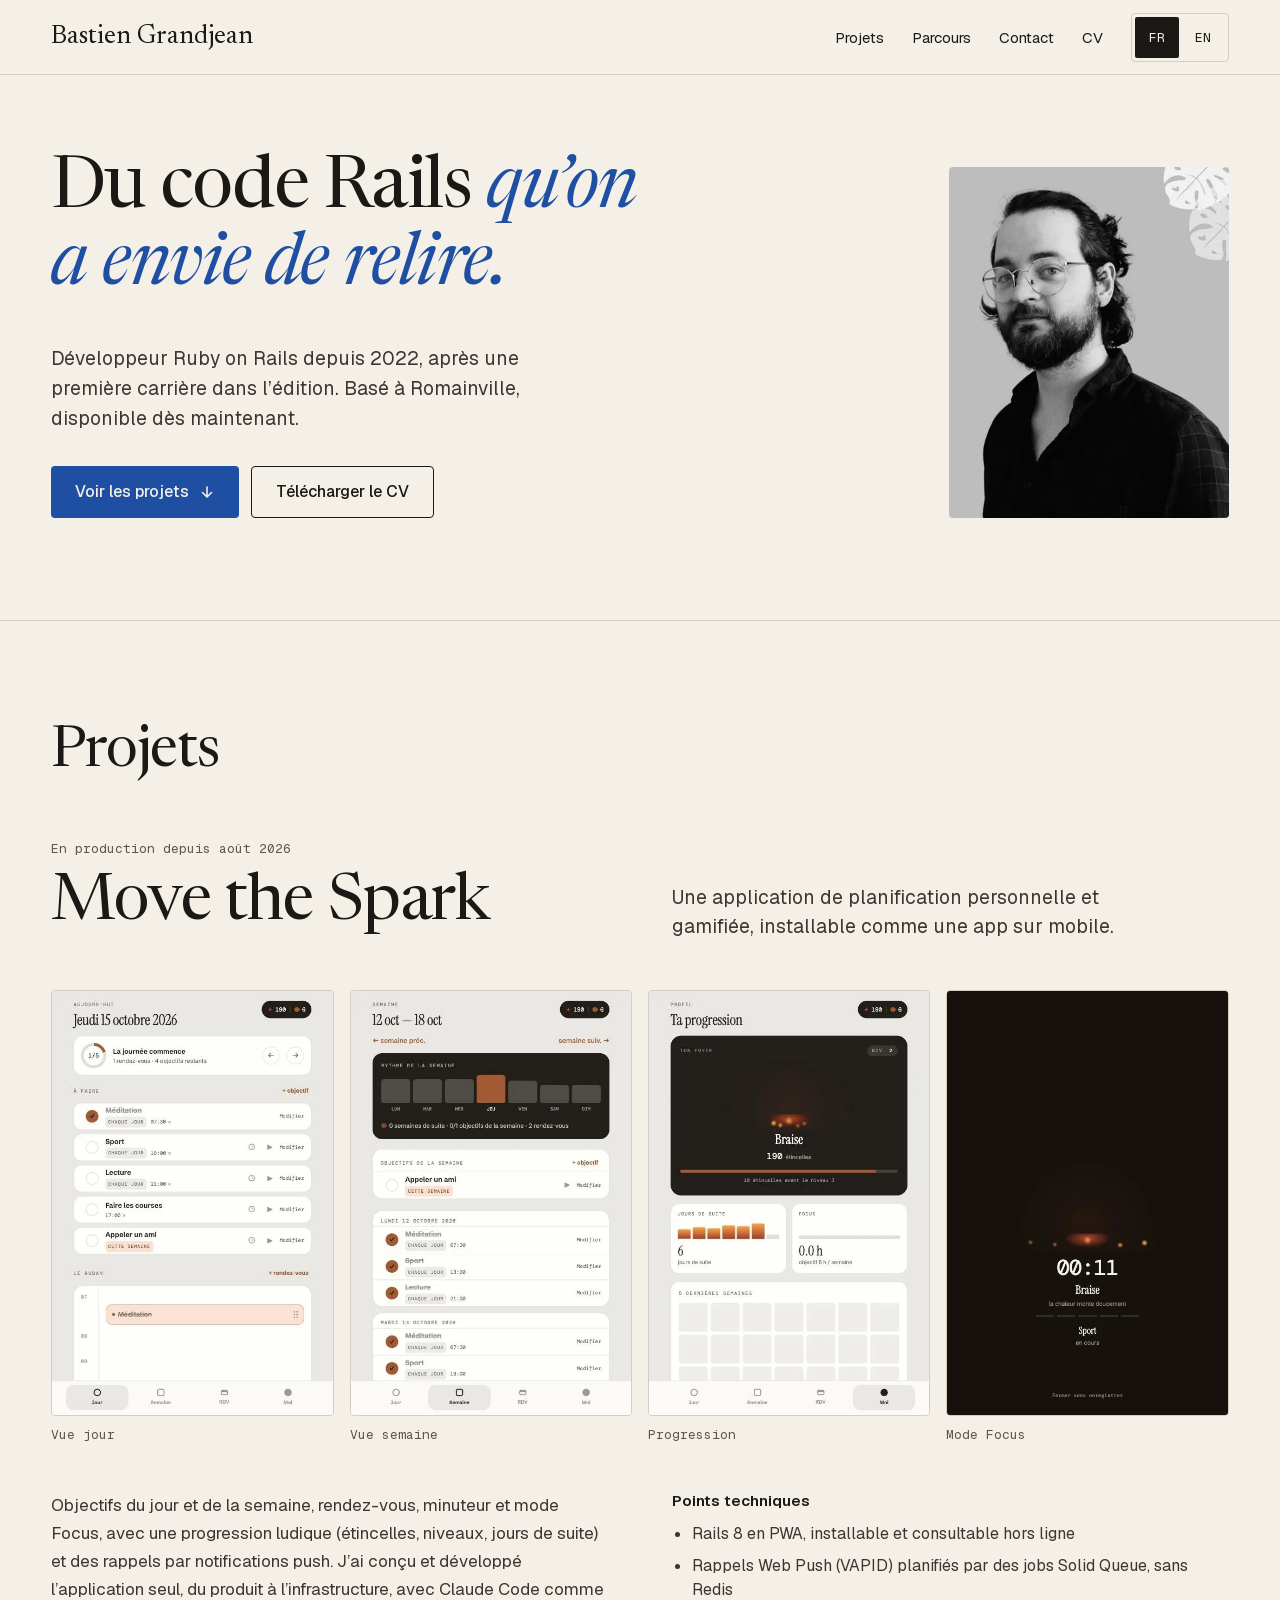
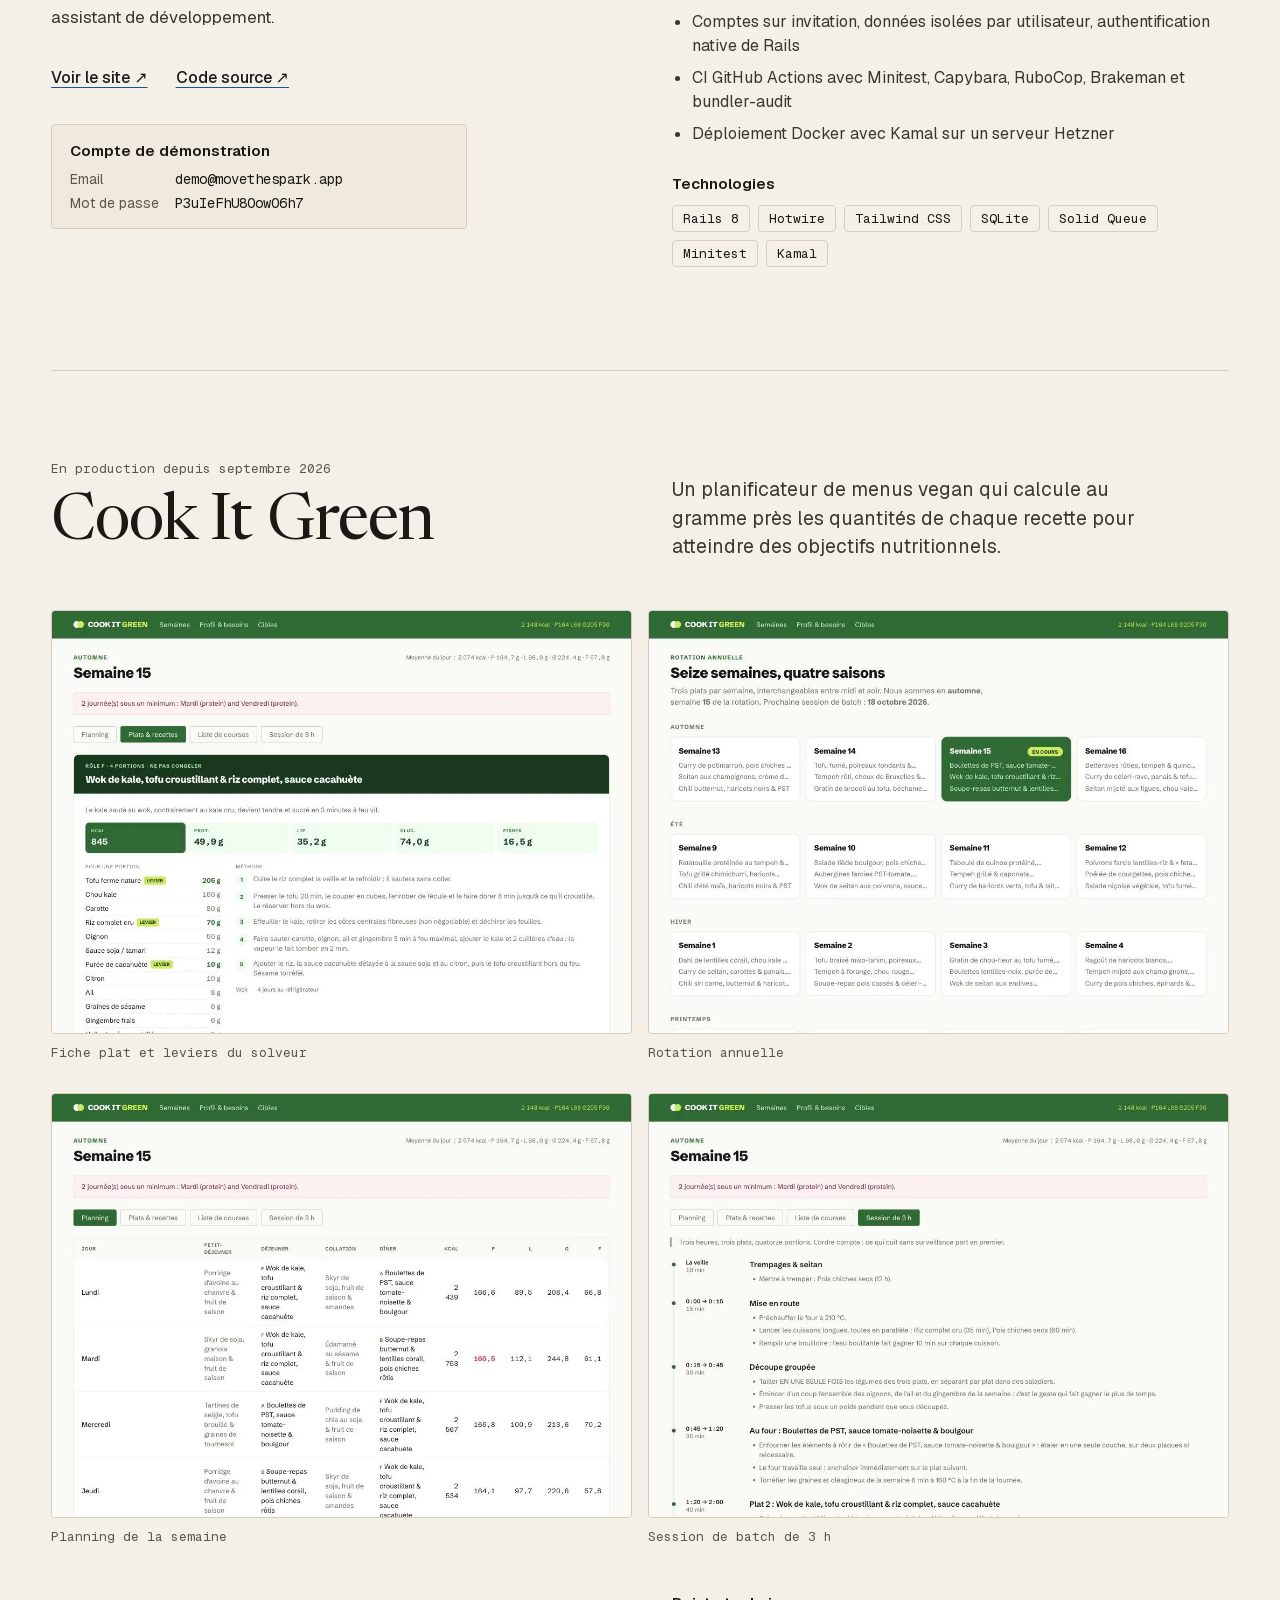
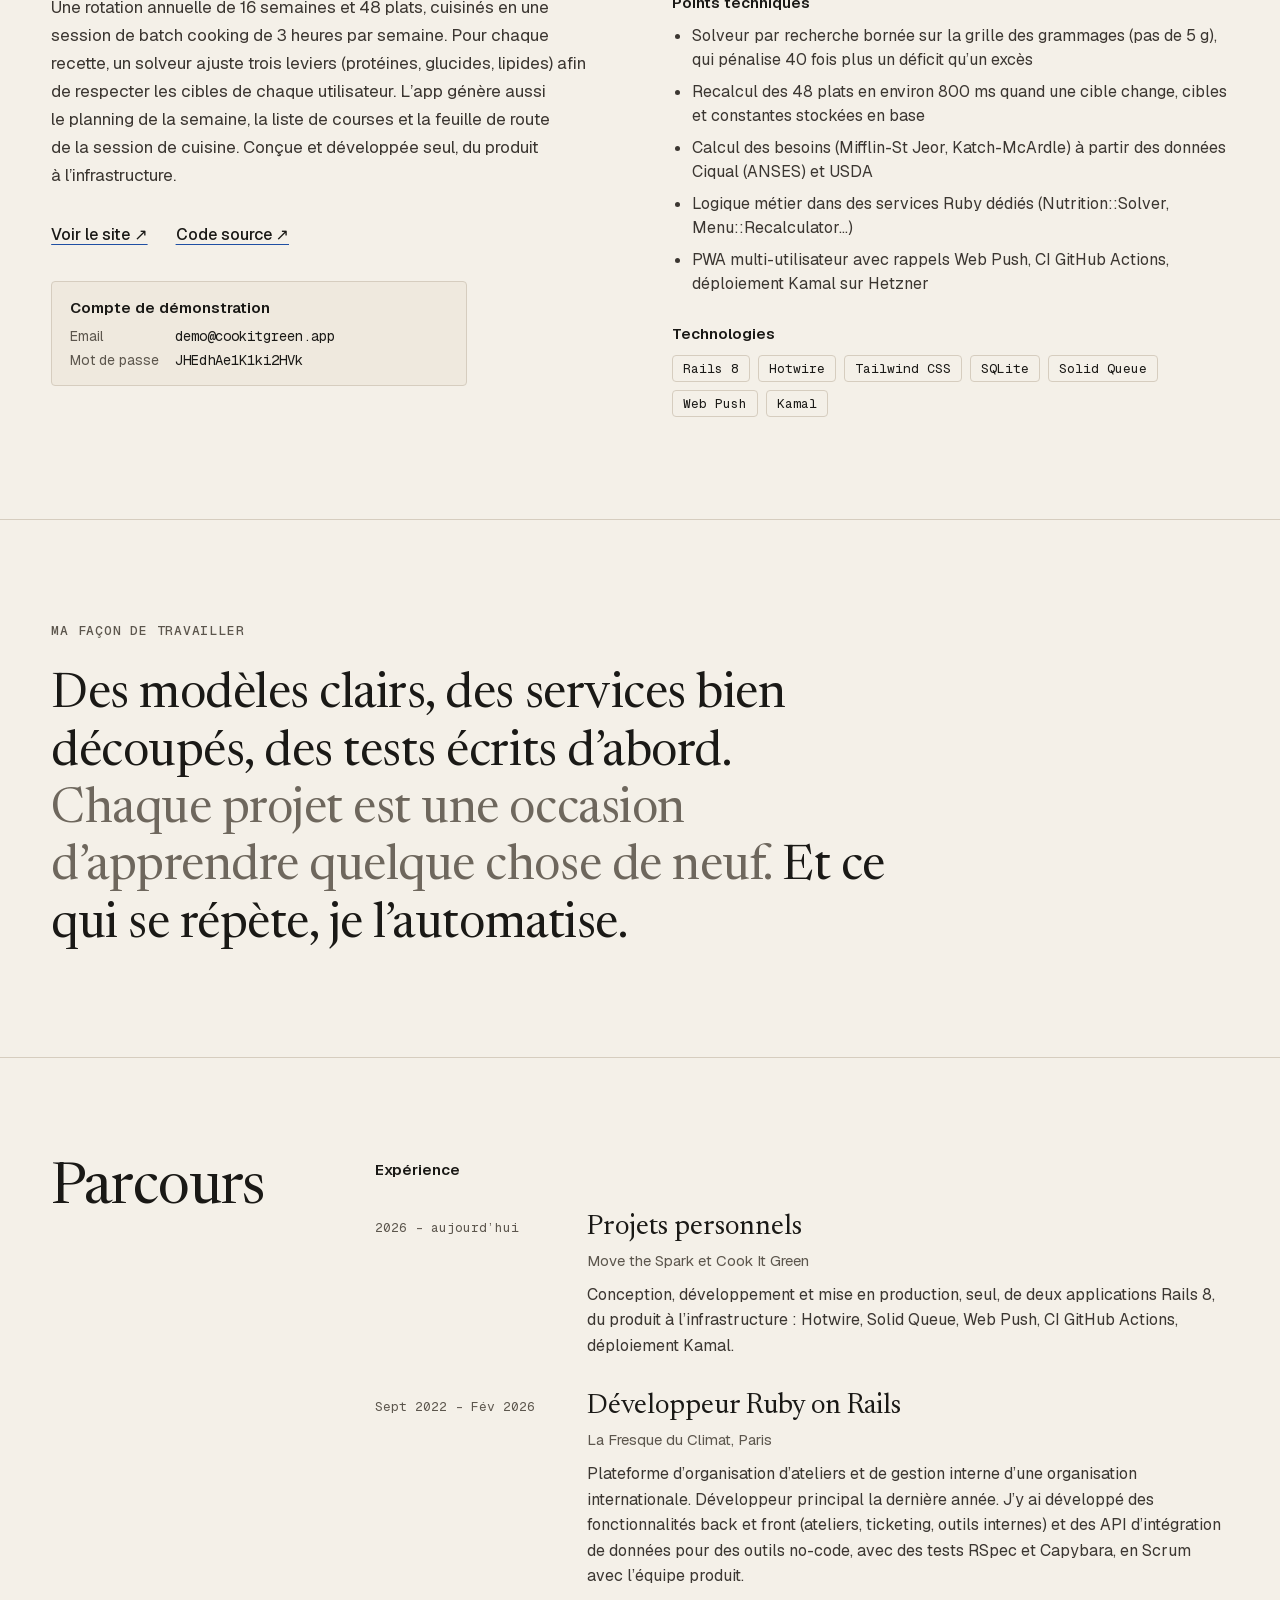
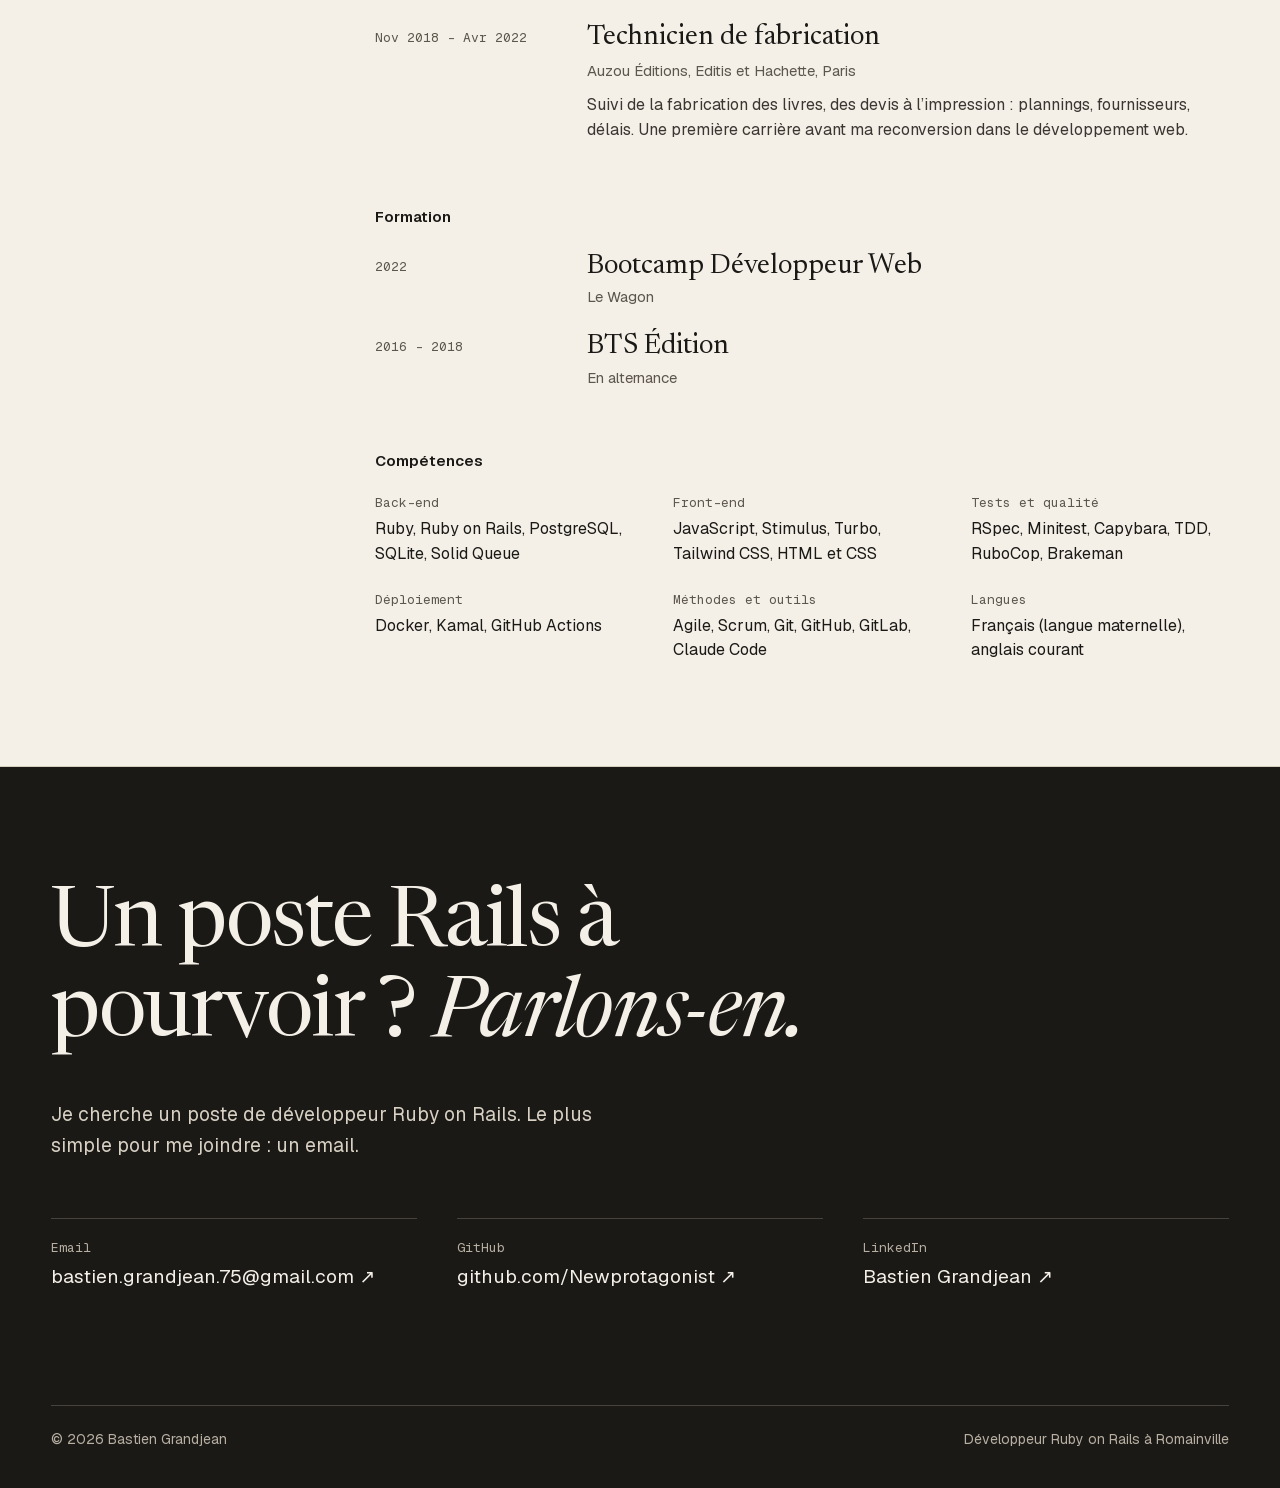
==== site/index.html @ 0e323065 "Build the static portfolio site from the Design handoff Single-page bilingual portfolio (FR at /, EN" ====
<!DOCTYPE html>
<html lang="fr">
<head>
<meta charset="utf-8">
<meta name="viewport" content="width=device-width, initial-scale=1">
<title>Bastien Grandjean — Développeur Ruby on Rails</title>
<meta name="description" content="Bastien Grandjean, développeur Ruby on Rails basé à Romainville. Deux applications Rails 8 conçues, développées et déployées seul&nbsp;: Move the Spark et Cook It Green.">
<link rel="canonical" href="https://bastiengrandjean.dev/">
<link rel="alternate" hreflang="fr" href="https://bastiengrandjean.dev/">
<link rel="alternate" hreflang="en" href="https://bastiengrandjean.dev/en/">
<link rel="alternate" hreflang="x-default" href="https://bastiengrandjean.dev/">

<link rel="icon" href="assets/img/favicon.svg" type="image/svg+xml">
<link rel="icon" href="assets/img/favicon.ico" sizes="any">
<link rel="apple-touch-icon" href="assets/img/apple-touch-icon.png">

<meta property="og:type" content="website">
<meta property="og:site_name" content="Bastien Grandjean">
<meta property="og:title" content="Bastien Grandjean — Développeur Ruby on Rails">
<meta property="og:description" content="Deux applications Rails 8 conçues, développées et déployées seul&nbsp;: Move the Spark et Cook It Green.">
<meta property="og:url" content="https://bastiengrandjean.dev/">
<meta property="og:image" content="https://bastiengrandjean.dev/assets/img/og-image.png">
<meta property="og:image:width" content="1200">
<meta property="og:image:height" content="630">
<meta property="og:locale" content="fr_FR">
<meta property="og:locale:alternate" content="en_US">
<meta name="twitter:card" content="summary_large_image">
<meta name="twitter:title" content="Bastien Grandjean — Développeur Ruby on Rails">
<meta name="twitter:description" content="Deux applications Rails 8 conçues, développées et déployées seul&nbsp;: Move the Spark et Cook It Green.">
<meta name="twitter:image" content="https://bastiengrandjean.dev/assets/img/og-image.png">

<link rel="preload" href="assets/fonts/newsreader-400-500.woff2" as="font" type="font/woff2" crossorigin>
<link rel="stylesheet" href="assets/css/style.css">
</head>
<body>
<a class="skip" href="#contenu">Aller au contenu</a>

<header class="site-header">
<div class="container site-header__inner">
<a href="#top" id="top" translate="no" class="site-header__name">Bastien Grandjean</a>
<nav aria-label="Navigation principale" class="site-nav">
<a href="#projets">Projets</a>
<a href="#parcours">Parcours</a>
<a href="#contact">Contact</a>
<a href="cv.pdf">CV</a>
<div role="group" aria-label="Langue / Language" class="lang-switch">
<a href="/" lang="fr" aria-current="true">FR</a>
<a href="/en/" lang="en" aria-current="false">EN</a>
</div>
</nav>
</div>
</header>

<main id="contenu">

<section class="hero">
<div class="container hero__inner">
<div class="hero__text">
<h1>Du code Rails <em>qu’on a envie de relire.</em></h1>
<p class="hero__lede">Développeur Ruby on Rails depuis 2022, après une première carrière dans l’édition. Basé à Romainville, disponible dès maintenant.</p>
<div class="hero__actions">
<a class="btn btn-primary" href="#projets">Voir les projets<svg aria-hidden="true" width="16" height="16" viewBox="0 0 16 16" fill="none" stroke="currentColor" stroke-width="1.6" stroke-linecap="round" stroke-linejoin="round"><path d="M8 3v10M3.5 8.5 8 13l4.5-4.5"></path></svg></a>
<a class="btn btn-secondary" href="cv.pdf">Télécharger le CV</a>
</div>
</div>
<div class="hero__photo">
<picture>
<source srcset="assets/img/bastien-portrait.webp" type="image/webp">
<img src="assets/img/bastien-portrait.jpg" alt="Portrait de Bastien Grandjean" width="432" height="540">
</picture>
</div>
</div>
</section>

<section id="projets">
<div class="container">
<h2 class="section-h">Projets</h2>

<article class="project">
<div class="project__header">
<div class="project__title-group">
<span class="project__year">En production depuis août 2026</span>
<h3 translate="no" class="project__title">Move the Spark</h3>
</div>
<p class="project__tagline">Une application de planification personnelle et gamifiée, installable comme une app sur mobile.</p>
</div>

<ul role="list" aria-label="Captures d’écran de Move the Spark" class="gallery">
<li>
<figure>
<picture>
<source srcset="assets/img/move-the-spark-day.webp" type="image/webp">
<img src="assets/img/move-the-spark-day.jpg" alt="Vue jour de Move the Spark&nbsp;: objectifs du jour et planning horaire" width="518" height="784" loading="lazy">
</picture>
<figcaption>Vue jour</figcaption>
</figure>
</li>
<li>
<figure>
<picture>
<source srcset="assets/img/move-the-spark-week.webp" type="image/webp">
<img src="assets/img/move-the-spark-week.jpg" alt="Vue semaine de Move the Spark&nbsp;: rythme de la semaine et objectifs par jour" width="518" height="784" loading="lazy">
</picture>
<figcaption>Vue semaine</figcaption>
</figure>
</li>
<li>
<figure>
<picture>
<source srcset="assets/img/move-the-spark-profile.webp" type="image/webp">
<img src="assets/img/move-the-spark-profile.jpg" alt="Page de progression de Move the Spark&nbsp;: niveau, étincelles et jours de suite" width="518" height="784" loading="lazy">
</picture>
<figcaption>Progression</figcaption>
</figure>
</li>
<li>
<figure>
<picture>
<source srcset="assets/img/move-the-spark-focus.webp" type="image/webp">
<img class="on-dark" src="assets/img/move-the-spark-focus.jpg" alt="Mode Focus de Move the Spark&nbsp;: minuteur sur fond sombre" width="518" height="784" loading="lazy">
</picture>
<figcaption>Mode Focus</figcaption>
</figure>
</li>
</ul>

<div class="project__body">
<div class="project__desc-col">
<p class="project__desc">Objectifs du jour et de la semaine, rendez-vous, minuteur et mode Focus, avec une progression ludique (étincelles, niveaux, jours de suite) et des rappels par notifications push. J’ai conçu et développé l’application seul, du produit à l’infrastructure, avec Claude Code comme assistant de développement.</p>
<div class="project__links">
<a href="https://movethespark.com">Voir le site ↗</a>
<a href="https://github.com/Newprotagonist/move-the-spark">Code source ↗</a>
</div>
<div class="demo-box">
<span class="demo-box__title">Compte de démonstration</span>
<dl>
<dt>Email</dt>
<dd translate="no">demo@movethespark.app</dd>
<dt>Mot de passe</dt>
<dd translate="no">P3uIeFhU8OowO6h7</dd>
</dl>
</div>
</div>
<div class="project__meta-col">
<div class="project__meta-block">
<h4>Points techniques</h4>
<ul class="highlights">
<li>Rails 8 en PWA, installable et consultable hors ligne</li>
<li>Rappels Web Push (VAPID) planifiés par des jobs Solid Queue, sans Redis</li>
<li>Comptes sur invitation, données isolées par utilisateur, authentification native de Rails</li>
<li>CI GitHub Actions avec Minitest, Capybara, RuboCop, Brakeman et bundler-audit</li>
<li>Déploiement Docker avec Kamal sur un serveur Hetzner</li>
</ul>
</div>
<div class="project__meta-block">
<h4>Technologies</h4>
<ul role="list" class="stack">
<li>Rails 8</li>
<li>Hotwire</li>
<li>Tailwind CSS</li>
<li>SQLite</li>
<li>Solid Queue</li>
<li>Minitest</li>
<li>Kamal</li>
</ul>
</div>
</div>
</div>
</article>

<article class="project">
<div class="project__header">
<div class="project__title-group">
<span class="project__year">En production depuis septembre 2026</span>
<h3 translate="no" class="project__title">Cook It Green</h3>
</div>
<p class="project__tagline">Un planificateur de menus vegan qui calcule au gramme près les quantités de chaque recette pour atteindre des objectifs nutritionnels.</p>
</div>

<ul role="list" aria-label="Captures d’écran de Cook It Green" class="gallery gallery--grid">
<li>
<figure>
<picture>
<source srcset="assets/img/cook-it-green-plat-solveur.webp" type="image/webp">
<img src="assets/img/cook-it-green-plat-solveur.jpg" alt="Fiche plat de Cook It Green&nbsp;: apports nutritionnels, grammages ajustés par le solveur et méthode" width="1075" height="784" loading="lazy">
</picture>
<figcaption>Fiche plat et leviers du solveur</figcaption>
</figure>
</li>
<li>
<figure>
<picture>
<source srcset="assets/img/cook-it-green-rotation-annuelle.webp" type="image/webp">
<img src="assets/img/cook-it-green-rotation-annuelle.jpg" alt="Rotation annuelle de Cook It Green&nbsp;: seize semaines réparties en quatre saisons" width="1075" height="784" loading="lazy">
</picture>
<figcaption>Rotation annuelle</figcaption>
</figure>
</li>
<li>
<figure>
<picture>
<source srcset="assets/img/cook-it-green-planning-semaine.webp" type="image/webp">
<img src="assets/img/cook-it-green-planning-semaine.jpg" alt="Planning de la semaine de Cook It Green&nbsp;: repas et macros jour par jour" width="1075" height="784" loading="lazy">
</picture>
<figcaption>Planning de la semaine</figcaption>
</figure>
</li>
<li>
<figure>
<picture>
<source srcset="assets/img/cook-it-green-session-batch.webp" type="image/webp">
<img src="assets/img/cook-it-green-session-batch.jpg" alt="Session de batch de Cook It Green&nbsp;: étapes minutées de la session de cuisine" width="1075" height="784" loading="lazy">
</picture>
<figcaption>Session de batch de 3 h</figcaption>
</figure>
</li>
</ul>

<div class="project__body">
<div class="project__desc-col">
<p class="project__desc">Une rotation annuelle de 16 semaines et 48 plats, cuisinés en une session de batch cooking de 3 heures par semaine. Pour chaque recette, un solveur ajuste trois leviers (protéines, glucides, lipides) afin de respecter les cibles de chaque utilisateur. L’app génère aussi le planning de la semaine, la liste de courses et la feuille de route de la session de cuisine. Conçue et développée seul, du produit à l’infrastructure.</p>
<div class="project__links">
<a href="https://cookitgreen.com">Voir le site ↗</a>
<a href="https://github.com/Newprotagonist/cook-it-green">Code source ↗</a>
</div>
<div class="demo-box">
<span class="demo-box__title">Compte de démonstration</span>
<dl>
<dt>Email</dt>
<dd translate="no">demo@cookitgreen.app</dd>
<dt>Mot de passe</dt>
<dd translate="no">JHEdhAe1K1ki2HVk</dd>
</dl>
</div>
</div>
<div class="project__meta-col">
<div class="project__meta-block">
<h4>Points techniques</h4>
<ul class="highlights">
<li>Solveur par recherche bornée sur la grille des grammages (pas de 5 g), qui pénalise 40 fois plus un déficit qu’un excès</li>
<li>Recalcul des 48 plats en environ 800 ms quand une cible change, cibles et constantes stockées en base</li>
<li>Calcul des besoins (Mifflin-St Jeor, Katch-McArdle) à partir des données Ciqual (ANSES) et USDA</li>
<li>Logique métier dans des services Ruby dédiés (Nutrition::Solver, Menu::Recalculator…)</li>
<li>PWA multi-utilisateur avec rappels Web Push, CI GitHub Actions, déploiement Kamal sur Hetzner</li>
</ul>
</div>
<div class="project__meta-block">
<h4>Technologies</h4>
<ul role="list" class="stack">
<li>Rails 8</li>
<li>Hotwire</li>
<li>Tailwind CSS</li>
<li>SQLite</li>
<li>Solid Queue</li>
<li>Web Push</li>
<li>Kamal</li>
</ul>
</div>
</div>
</div>
</article>

</div>
</section>

<section class="approach">
<div class="container approach__inner">
<h2 class="approach__label">Ma façon de travailler</h2>
<p class="approach__phrase">Des modèles clairs, des services bien découpés, des tests écrits d’abord. <span>Chaque projet est une occasion d’apprendre quelque chose de neuf.</span> Et ce qui se répète, je l’automatise.</p>
</div>
</section>

<section id="parcours" class="path">
<div class="container path__inner">
<h2 class="section-h">Parcours</h2>
<div class="path__content">

<div class="path__group">
<h3>Expérience</h3>

<div class="job">
<span class="job__dates">2026 - aujourd’hui</span>
<div class="job__content">
<span class="job__title">Projets personnels</span>
<span class="job__org">Move the Spark et Cook It Green</span>
<p class="job__desc">Conception, développement et mise en production, seul, de deux applications Rails 8, du produit à l’infrastructure&nbsp;: Hotwire, Solid Queue, Web Push, CI GitHub Actions, déploiement Kamal.</p>
</div>
</div>

<div class="job">
<span class="job__dates">Sept 2022 - Fév 2026</span>
<div class="job__content">
<span class="job__title">Développeur Ruby on Rails</span>
<span class="job__org">La Fresque du Climat, Paris</span>
<p class="job__desc">Plateforme d’organisation d’ateliers et de gestion interne d’une organisation internationale. Développeur principal la dernière année. J’y ai développé des fonctionnalités back et front (ateliers, ticketing, outils internes) et des API d’intégration de données pour des outils no-code, avec des tests RSpec et Capybara, en Scrum avec l’équipe produit.</p>
</div>
</div>

<div class="job">
<span class="job__dates">Nov 2018 - Avr 2022</span>
<div class="job__content">
<span class="job__title">Technicien de fabrication</span>
<span class="job__org">Auzou Éditions, Editis et Hachette, Paris</span>
<p class="job__desc">Suivi de la fabrication des livres, des devis à l’impression&nbsp;: plannings, fournisseurs, délais. Une première carrière avant ma reconversion dans le développement web.</p>
</div>
</div>

</div>

<div class="path__group path__group--edu">
<h3>Formation</h3>

<div class="edu">
<span class="edu__dates">2022</span>
<div class="edu__content">
<span class="edu__title">Bootcamp Développeur Web</span>
<span class="edu__org">Le Wagon</span>
</div>
</div>

<div class="edu">
<span class="edu__dates">2016 - 2018</span>
<div class="edu__content">
<span class="edu__title">BTS Édition</span>
<span class="edu__org">En alternance</span>
</div>
</div>

</div>

<div class="path__group path__group--skills">
<h3>Compétences</h3>
<dl class="skills-dl">
<div>
<dt>Back-end</dt>
<dd>Ruby, Ruby on Rails, PostgreSQL, SQLite, Solid Queue</dd>
</div>
<div>
<dt>Front-end</dt>
<dd>JavaScript, Stimulus, Turbo, Tailwind CSS, HTML et CSS</dd>
</div>
<div>
<dt>Tests et qualité</dt>
<dd>RSpec, Minitest, Capybara, TDD, RuboCop, Brakeman</dd>
</div>
<div>
<dt>Déploiement</dt>
<dd>Docker, Kamal, GitHub Actions</dd>
</div>
<div>
<dt>Méthodes et outils</dt>
<dd>Agile, Scrum, Git, GitHub, GitLab, Claude Code</dd>
</div>
<div>
<dt>Langues</dt>
<dd>Français (langue maternelle), anglais courant</dd>
</div>
</dl>
</div>

</div>
</div>
</section>

<section id="contact">
<div class="container">
<h2 class="section-h">Un poste Rails à pourvoir&nbsp;? <em>Parlons-en.</em></h2>
<p class="contact__lede">Je cherche un poste de développeur Ruby on Rails. Le plus simple pour me joindre&nbsp;: un email.</p>
<ul role="list" class="contact__links">
<li>
<a href="mailto:bastien.grandjean.75@gmail.com">
<span class="label">Email</span>
<span class="value">bastien.grandjean.75@gmail.com ↗</span>
</a>
</li>
<li>
<a href="https://github.com/Newprotagonist">
<span class="label">GitHub</span>
<span class="value">github.com/Newprotagonist ↗</span>
</a>
</li>
<li>
<a href="https://www.linkedin.com/in/bastien-grandjean-1a4b12121/">
<span class="label">LinkedIn</span>
<span class="value">Bastien Grandjean ↗</span>
</a>
</li>
</ul>
<footer class="site-footer">
<span translate="no">© 2026 Bastien Grandjean</span>
<span>Développeur Ruby on Rails à Romainville</span>
</footer>
</div>
</section>

</main>
</body>
</html>
---- site/assets/css/style.css ----
/* Bastien Grandjean — portfolio. Une seule feuille, pas de framework. */

@font-face {
  font-family: 'Newsreader';
  font-style: normal;
  font-weight: 400 500;
  font-display: swap;
  src: url('../fonts/newsreader-400-500.woff2') format('woff2');
  unicode-range: U+0000-00FF, U+0131, U+0152-0153, U+02BB-02BC, U+02C6, U+02DA, U+02DC, U+0304, U+0308, U+0329, U+2000-206F, U+20AC, U+2122, U+2191, U+2193, U+2212, U+2215, U+FEFF, U+FFFD;
}
@font-face {
  font-family: 'Newsreader';
  font-style: italic;
  font-weight: 400;
  font-display: swap;
  src: url('../fonts/newsreader-italic-400.woff2') format('woff2');
  unicode-range: U+0000-00FF, U+0131, U+0152-0153, U+02BB-02BC, U+02C6, U+02DA, U+02DC, U+0304, U+0308, U+0329, U+2000-206F, U+20AC, U+2122, U+2191, U+2193, U+2212, U+2215, U+FEFF, U+FFFD;
}
@font-face {
  font-family: 'Geist';
  font-style: normal;
  font-weight: 400 600;
  font-display: swap;
  src: url('../fonts/geist-400-600.woff2') format('woff2');
  unicode-range: U+0000-00FF, U+0131, U+0152-0153, U+02BB-02BC, U+02C6, U+02DA, U+02DC, U+0304, U+0308, U+0329, U+2000-206F, U+20AC, U+2122, U+2191, U+2193, U+2212, U+2215, U+FEFF, U+FFFD;
}
@font-face {
  font-family: 'Geist Mono';
  font-style: normal;
  font-weight: 400 500;
  font-display: swap;
  src: url('../fonts/geist-mono-400-500.woff2') format('woff2');
  unicode-range: U+0000-00FF, U+0131, U+0152-0153, U+02BB-02BC, U+02C6, U+02DA, U+02DC, U+0304, U+0308, U+0329, U+2000-206F, U+20AC, U+2122, U+2191, U+2193, U+2212, U+2215, U+FEFF, U+FFFD;
}

:root {
  color-scheme: light;

  --paper: #F4F0E8;
  --ink: #1A1916;
  --ink-secondary: #3B3631;
  --ink-muted: #5C564D;
  --ink-muted-strong: #6E675D;
  --line: #D6CDBF;
  --surface: #E9E2D6;
  --surface-strong: #EFE9DE;
  --accent: #1F4FA3;

  --contact-secondary: #D9D1C4;
  --contact-muted: #B8AFA2;
  --contact-line: #47423B;

  --radius: 4px;
  --radius-sm: 2px;

  --container: 1312px;
  --gutter: clamp(1.25rem, 4vw, 4rem);
  --section-gap: clamp(4rem, 8vw, 7rem);

  --font-display: 'Newsreader', Georgia, serif;
  --font-text: 'Geist', ui-sans-serif, system-ui, sans-serif;
  --font-mono: 'Geist Mono', ui-monospace, monospace;
}

* { box-sizing: border-box; }

html { -webkit-text-size-adjust: 100%; }

body {
  margin: 0;
  background: var(--paper);
  color: var(--ink);
  font-family: var(--font-text);
  -webkit-font-smoothing: antialiased;
  text-rendering: optimizeLegibility;
  overflow-x: hidden;
}

img { max-width: 100%; height: auto; }

a { color: var(--ink); }
a:hover { text-decoration-thickness: 2px; }

::selection { background: var(--ink); color: var(--paper); }

a:focus-visible,
button:focus-visible {
  outline: 2px solid var(--ink);
  outline-offset: 3px;
}
#contact a:focus-visible { outline-color: var(--paper); }

.container {
  max-width: var(--container);
  margin: 0 auto;
  padding-inline: var(--gutter);
}

/* Skip link */
.skip {
  position: absolute;
  left: 16px;
  top: -80px;
  z-index: 10;
  padding: 12px 16px;
  border-radius: var(--radius);
  background: var(--ink);
  color: var(--paper);
  text-decoration: none;
}
.skip:focus {
  top: 12px;
  color: var(--paper);
}

/* Buttons */
.btn {
  transition: opacity .15s ease, transform .15s ease;
  display: inline-flex;
  align-items: center;
  gap: 10px;
  min-height: 52px;
  padding: 0 24px;
  border-radius: var(--radius);
  text-decoration: none;
  font-weight: 500;
  font-size: 16px;
  white-space: nowrap;
}
.btn:hover { opacity: .86; }
.btn:active { transform: translateY(1px); }
@media (prefers-reduced-motion: reduce) {
  .btn { transition: none; }
}
.btn-primary {
  background: var(--accent);
  color: var(--paper);
  border: none;
}
.btn-secondary {
  background: transparent;
  border: 1px solid var(--ink);
  color: var(--ink);
}

/* Header */
.site-header {
  border-bottom: 1px solid var(--line);
}
.site-header__inner {
  padding-block: 12px;
  display: flex;
  flex-wrap: wrap;
  align-items: center;
  justify-content: space-between;
  gap: 8px 32px;
}
.site-header__name {
  font-family: var(--font-display);
  font-size: 26px;
  line-height: 1;
  text-decoration: none;
  padding-block: 12px;
}
.site-nav {
  display: flex;
  flex-wrap: wrap;
  align-items: center;
  gap: 4px 28px;
}
.site-nav a {
  font-size: 15px;
  text-decoration: none;
  padding-block: 12px;
  min-height: 44px;
  display: inline-flex;
  align-items: center;
}
.lang-switch {
  display: flex;
  gap: 2px;
  padding: 3px;
  border: 1px solid var(--line);
  border-radius: var(--radius);
}
.lang-switch a {
  min-width: 44px;
  min-height: 38px;
  display: inline-flex;
  align-items: center;
  justify-content: center;
  border: 0;
  border-radius: var(--radius-sm);
  font-family: var(--font-mono);
  font-size: 13px;
  text-decoration: none;
  color: var(--ink);
  background: transparent;
}
.lang-switch a[aria-current="true"] {
  background: var(--ink);
  color: var(--paper);
}

main { display: block; }

section { padding-block: var(--section-gap); }
section.hero { padding-block: clamp(3.5rem, 6vw, 6rem) var(--section-gap); }
section + section { border-top: 1px solid var(--line); }

/* Hero */
.hero__inner {
  display: flex;
  flex-wrap: wrap;
  align-items: flex-end;
  gap: 48px 72px;
}
.hero__text {
  flex: 999 1 540px;
  min-width: 0;
  display: flex;
  flex-direction: column;
  gap: 32px;
}
h1 {
  margin: 0;
  padding-bottom: 0.08em;
  font-family: var(--font-display);
  font-weight: 400;
  font-size: clamp(3rem, 5.6vw, 5.5rem);
  line-height: 1.08;
  letter-spacing: -0.02em;
  text-wrap: balance;
}
h1 em {
  font-style: italic;
  color: var(--accent);
}
.hero__lede {
  margin: 0;
  max-width: 34rem;
  font-size: clamp(1.125rem, 1.5vw, 1.3125rem);
  line-height: 1.55;
  color: var(--ink-secondary);
  text-wrap: pretty;
}
.hero__actions {
  display: flex;
  flex-wrap: wrap;
  gap: 12px;
}
.hero__photo {
  flex: 1 1 280px;
  max-width: 380px;
}
.hero__photo img {
  display: block;
  width: 100%;
  height: auto;
  border-radius: var(--radius);
  filter: grayscale(1) contrast(1.05);
}

/* Section headings */
h2.section-h {
  margin: 0 0 56px;
  font-family: var(--font-display);
  font-weight: 400;
  font-size: clamp(2.5rem, 4.5vw, 4rem);
  line-height: 1.05;
  letter-spacing: -0.015em;
}

/* Projects */
.project {
  display: flex;
  flex-direction: column;
  gap: 48px;
}
.project + .project {
  margin-top: var(--section-gap);
  padding-top: clamp(4rem, 7vw, 6rem);
  border-top: 1px solid var(--line);
}
.project__header {
  display: grid;
  grid-template-columns: repeat(auto-fit, minmax(min(380px, 100%), 1fr));
  gap: 20px 64px;
  align-items: end;
}
.project__title-group {
  display: flex;
  flex-direction: column;
  gap: 14px;
}
.project__year {
  font-family: var(--font-mono);
  font-size: 13px;
  color: var(--ink-muted);
}
.project__title {
  margin: 0;
  padding-bottom: 0.06em;
  font-family: var(--font-display);
  font-weight: 400;
  font-size: clamp(2.75rem, 5vw, 4.5rem);
  line-height: 1.05;
  letter-spacing: -0.015em;
}
.project__tagline {
  margin: 0;
  max-width: 32rem;
  font-size: clamp(1.125rem, 1.5vw, 1.3125rem);
  line-height: 1.5;
  color: var(--ink-secondary);
  text-wrap: pretty;
}

.gallery {
  display: grid;
  grid-template-columns: repeat(auto-fit, minmax(min(220px, 100%), 1fr));
  gap: 16px;
  margin: 0;
  padding: 0;
  list-style: none;
}
.gallery--grid {
  grid-template-columns: repeat(auto-fit, minmax(min(420px, 100%), 1fr));
  gap: 32px 16px;
}
.gallery figure {
  margin: 0;
  display: flex;
  flex-direction: column;
  gap: 10px;
}
.gallery img {
  display: block;
  width: 100%;
  height: auto;
  border-radius: var(--radius);
  border: 1px solid var(--line);
  background: var(--surface);
}
.gallery img.on-dark { background: var(--ink); }
.gallery figcaption {
  font-family: var(--font-mono);
  font-size: 13px;
  color: var(--ink-muted);
}

.project__body {
  display: grid;
  grid-template-columns: repeat(auto-fit, minmax(min(380px, 100%), 1fr));
  gap: 40px 64px;
  align-items: start;
}
.project__desc-col {
  display: flex;
  flex-direction: column;
  gap: 24px;
}
.project__desc {
  margin: 0;
  font-size: 17px;
  line-height: 1.65;
  color: var(--ink-secondary);
  text-wrap: pretty;
}
.project__links {
  display: flex;
  flex-wrap: wrap;
  gap: 4px 28px;
}
.project__links a {
  padding-block: 10px;
  font-size: 16px;
  font-weight: 500;
  text-decoration-color: var(--accent);
  text-underline-offset: 4px;
  min-height: 44px;
  display: inline-flex;
  align-items: center;
}

.demo-box {
  display: flex;
  flex-direction: column;
  gap: 10px;
  max-width: 26rem;
  padding: 16px 18px;
  border: 1px solid var(--line);
  border-radius: var(--radius);
  background: var(--surface-strong);
}
.demo-box__title {
  font-size: 15px;
  font-weight: 600;
}
.demo-box dl {
  display: grid;
  grid-template-columns: auto minmax(0, 1fr);
  gap: 6px 16px;
  margin: 0;
  font-size: 14px;
}
.demo-box dt { color: var(--ink-muted); }
.demo-box dd {
  margin: 0;
  font-family: var(--font-mono);
  overflow-wrap: anywhere;
}

.project__meta-col {
  display: flex;
  flex-direction: column;
  gap: 28px;
}
.project__meta-block {
  display: flex;
  flex-direction: column;
  gap: 12px;
}
.project__meta-block h4 {
  margin: 0;
  font-size: 15px;
  font-weight: 600;
}
.highlights {
  margin: 0;
  padding-left: 20px;
  display: flex;
  flex-direction: column;
  gap: 8px;
  font-size: 16px;
  line-height: 1.5;
  color: var(--ink-secondary);
}
.stack {
  display: flex;
  flex-wrap: wrap;
  gap: 8px;
  margin: 0;
  padding: 0;
  list-style: none;
}
.stack li {
  padding: 4px 10px;
  border: 1px solid var(--line);
  border-radius: var(--radius);
  font-family: var(--font-mono);
  font-size: 13px;
}

/* Approach */
.approach__inner {
  display: flex;
  flex-direction: column;
  gap: 28px;
}
.approach__label {
  margin: 0;
  font-family: var(--font-mono);
  font-weight: 500;
  font-size: 13px;
  letter-spacing: 0.06em;
  text-transform: uppercase;
  color: var(--ink-muted);
}
.approach__phrase {
  margin: 0;
  max-width: 30ch;
  font-family: var(--font-display);
  font-size: clamp(2rem, 3.8vw, 3.5rem);
  line-height: 1.18;
  letter-spacing: -0.01em;
  text-wrap: pretty;
}
.approach__phrase span { color: var(--ink-muted-strong); }

/* Path / background */
.path__inner {
  display: flex;
  flex-wrap: wrap;
  gap: 40px 64px;
}
.path__inner h2.section-h {
  flex: 1 1 260px;
  margin: 0;
}
.path__content {
  flex: 999 1 560px;
  min-width: 0;
  display: flex;
  flex-direction: column;
  gap: 64px;
}
.path__group {
  display: flex;
  flex-direction: column;
  gap: 32px;
}
.path__group h3 {
  margin: 0;
  font-size: 15px;
  font-weight: 600;
}
.path__group--edu { gap: 24px; }
.path__group--skills { gap: 24px; }

.job {
  display: flex;
  flex-wrap: wrap;
  gap: 8px 32px;
}
.job__dates {
  flex: 0 0 180px;
  padding-top: 8px;
  font-family: var(--font-mono);
  font-size: 13px;
  color: var(--ink-muted);
}
.job__content {
  flex: 1 1 320px;
  min-width: 0;
  display: flex;
  flex-direction: column;
  gap: 6px;
}
.job__title {
  font-family: var(--font-display);
  font-size: 28px;
  line-height: 1.2;
}
.job__org { font-size: 15px; color: var(--ink-muted); }
.job__desc {
  margin: 6px 0 0;
  max-width: 40rem;
  font-size: 16px;
  line-height: 1.6;
  color: var(--ink-secondary);
  text-wrap: pretty;
}

.edu { display: flex; flex-wrap: wrap; gap: 8px 32px; }
.edu__dates {
  flex: 0 0 180px;
  padding-top: 8px;
  font-family: var(--font-mono);
  font-size: 13px;
  color: var(--ink-muted);
}
.edu__content {
  flex: 1 1 320px;
  min-width: 0;
  display: flex;
  flex-direction: column;
  gap: 4px;
}
.edu__title {
  font-family: var(--font-display);
  font-size: 28px;
  line-height: 1.2;
}
.edu__org { font-size: 15px; color: var(--ink-muted); }

.skills-dl {
  display: grid;
  grid-template-columns: repeat(auto-fit, minmax(min(240px, 100%), 1fr));
  gap: 24px 40px;
  margin: 0;
}
.skills-dl > div {
  display: flex;
  flex-direction: column;
  gap: 6px;
}
.skills-dl dt {
  font-family: var(--font-mono);
  font-size: 13px;
  color: var(--ink-muted);
}
.skills-dl dd {
  margin: 0;
  font-size: 16px;
  line-height: 1.55;
}

/* Contact */
#contact {
  padding-block: clamp(4rem, 9vw, 8rem) 40px;
  background: var(--ink);
  color: var(--paper);
}
#contact h2.section-h {
  margin: 0;
  max-width: 16ch;
  padding-bottom: 0.08em;
  font-family: var(--font-display);
  font-weight: 400;
  font-size: clamp(3rem, 6.5vw, 6rem);
  line-height: 1.08;
  letter-spacing: -0.02em;
  text-wrap: balance;
}
#contact h2.section-h em { font-style: italic; color: var(--paper); }
.contact__lede {
  margin: 32px 0 0;
  max-width: 34rem;
  font-size: clamp(1.0625rem, 1.5vw, 1.25rem);
  line-height: 1.6;
  color: var(--contact-secondary);
  text-wrap: pretty;
}
.contact__links {
  display: grid;
  grid-template-columns: repeat(auto-fit, minmax(min(300px, 100%), 1fr));
  gap: 0 40px;
  margin: 56px 0 0;
  padding: 0;
  list-style: none;
}
.contact__links li { border-top: 1px solid var(--contact-line); }
.contact__links a {
  display: flex;
  flex-direction: column;
  gap: 8px;
  padding-block: 20px;
  color: var(--paper);
  text-decoration: none;
  min-height: 44px;
}
.contact__links a .label {
  font-family: var(--font-mono);
  font-size: 13px;
  color: var(--contact-muted);
}
.contact__links a .value {
  font-size: 19px;
  overflow-wrap: anywhere;
}
.site-footer {
  display: flex;
  flex-wrap: wrap;
  justify-content: space-between;
  gap: 8px 24px;
  margin-top: 96px;
  padding-top: 24px;
  border-top: 1px solid var(--contact-line);
  font-size: 14px;
  color: var(--contact-muted);
}

/* 404 */
.not-found {
  min-height: 60vh;
  display: flex;
  flex-direction: column;
  justify-content: center;
  gap: 24px;
}
.not-found h1 { font-size: clamp(2.5rem, 6vw, 4.5rem); }
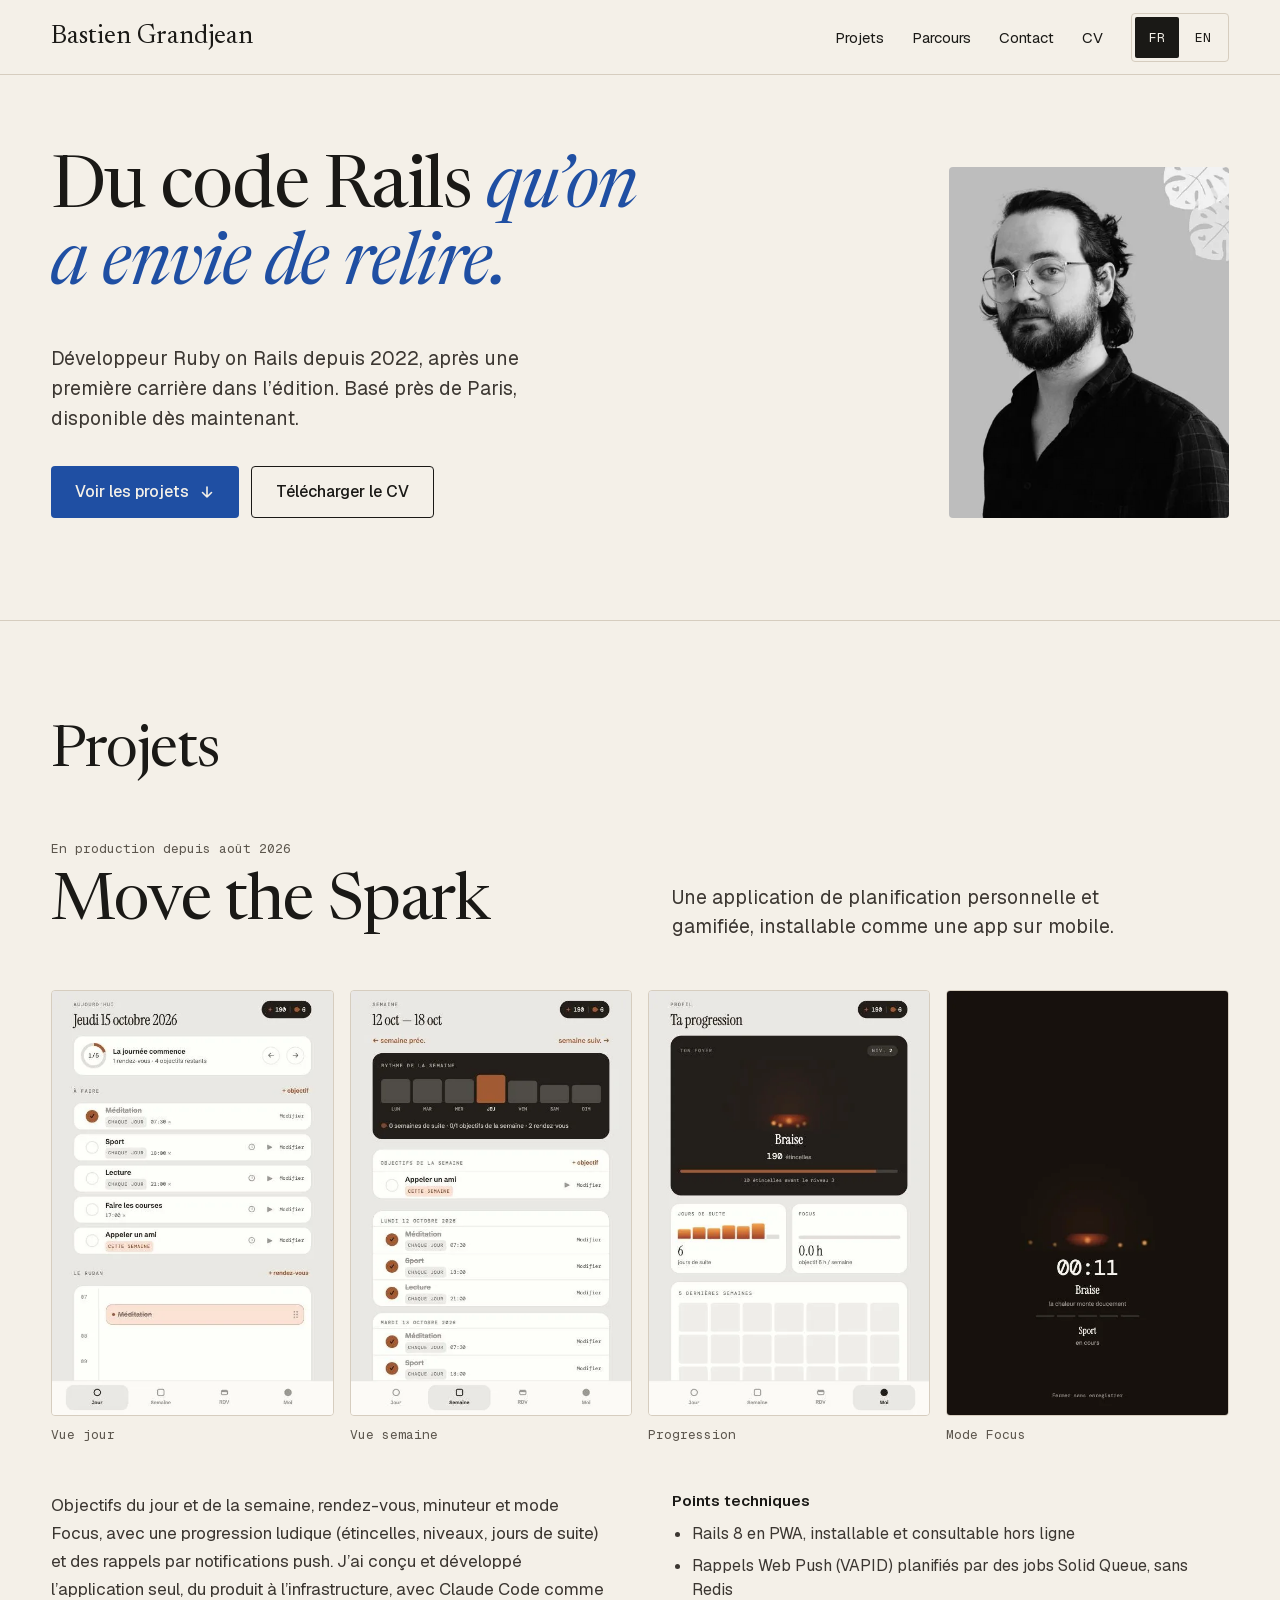
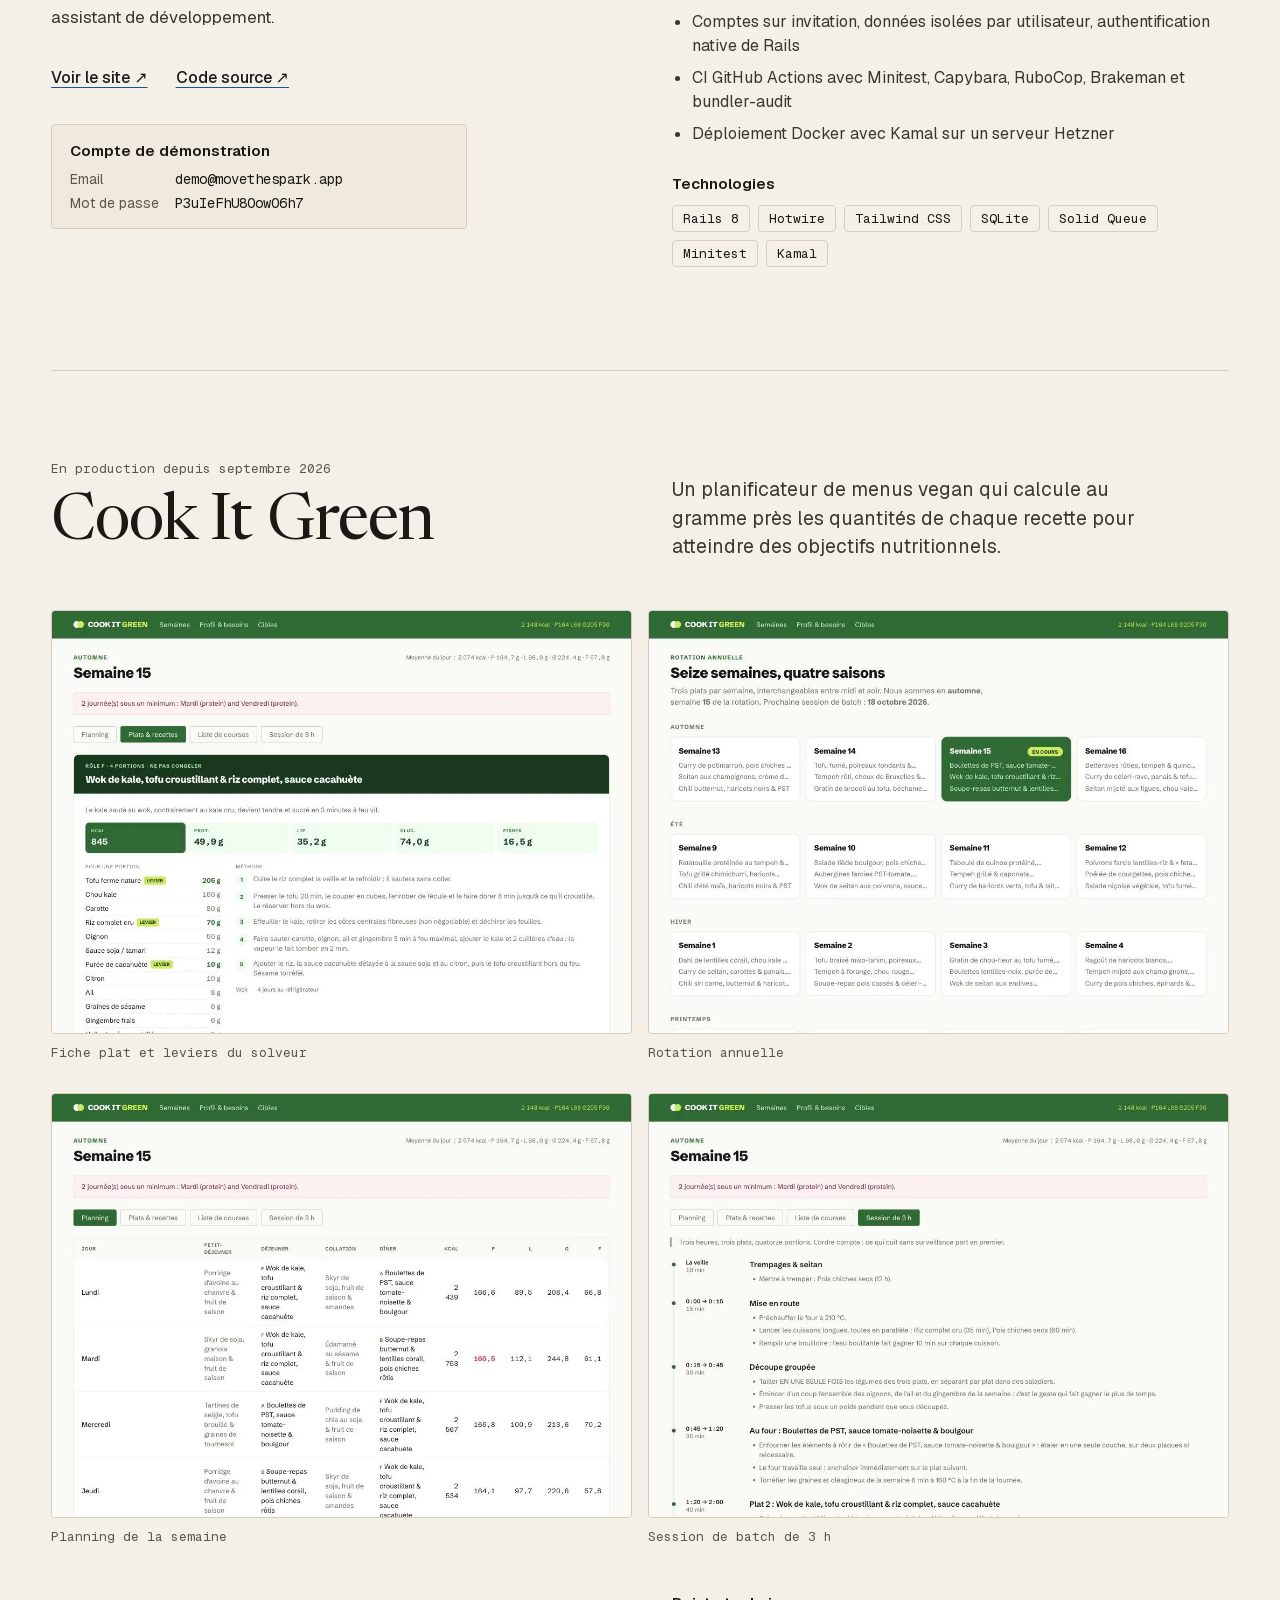
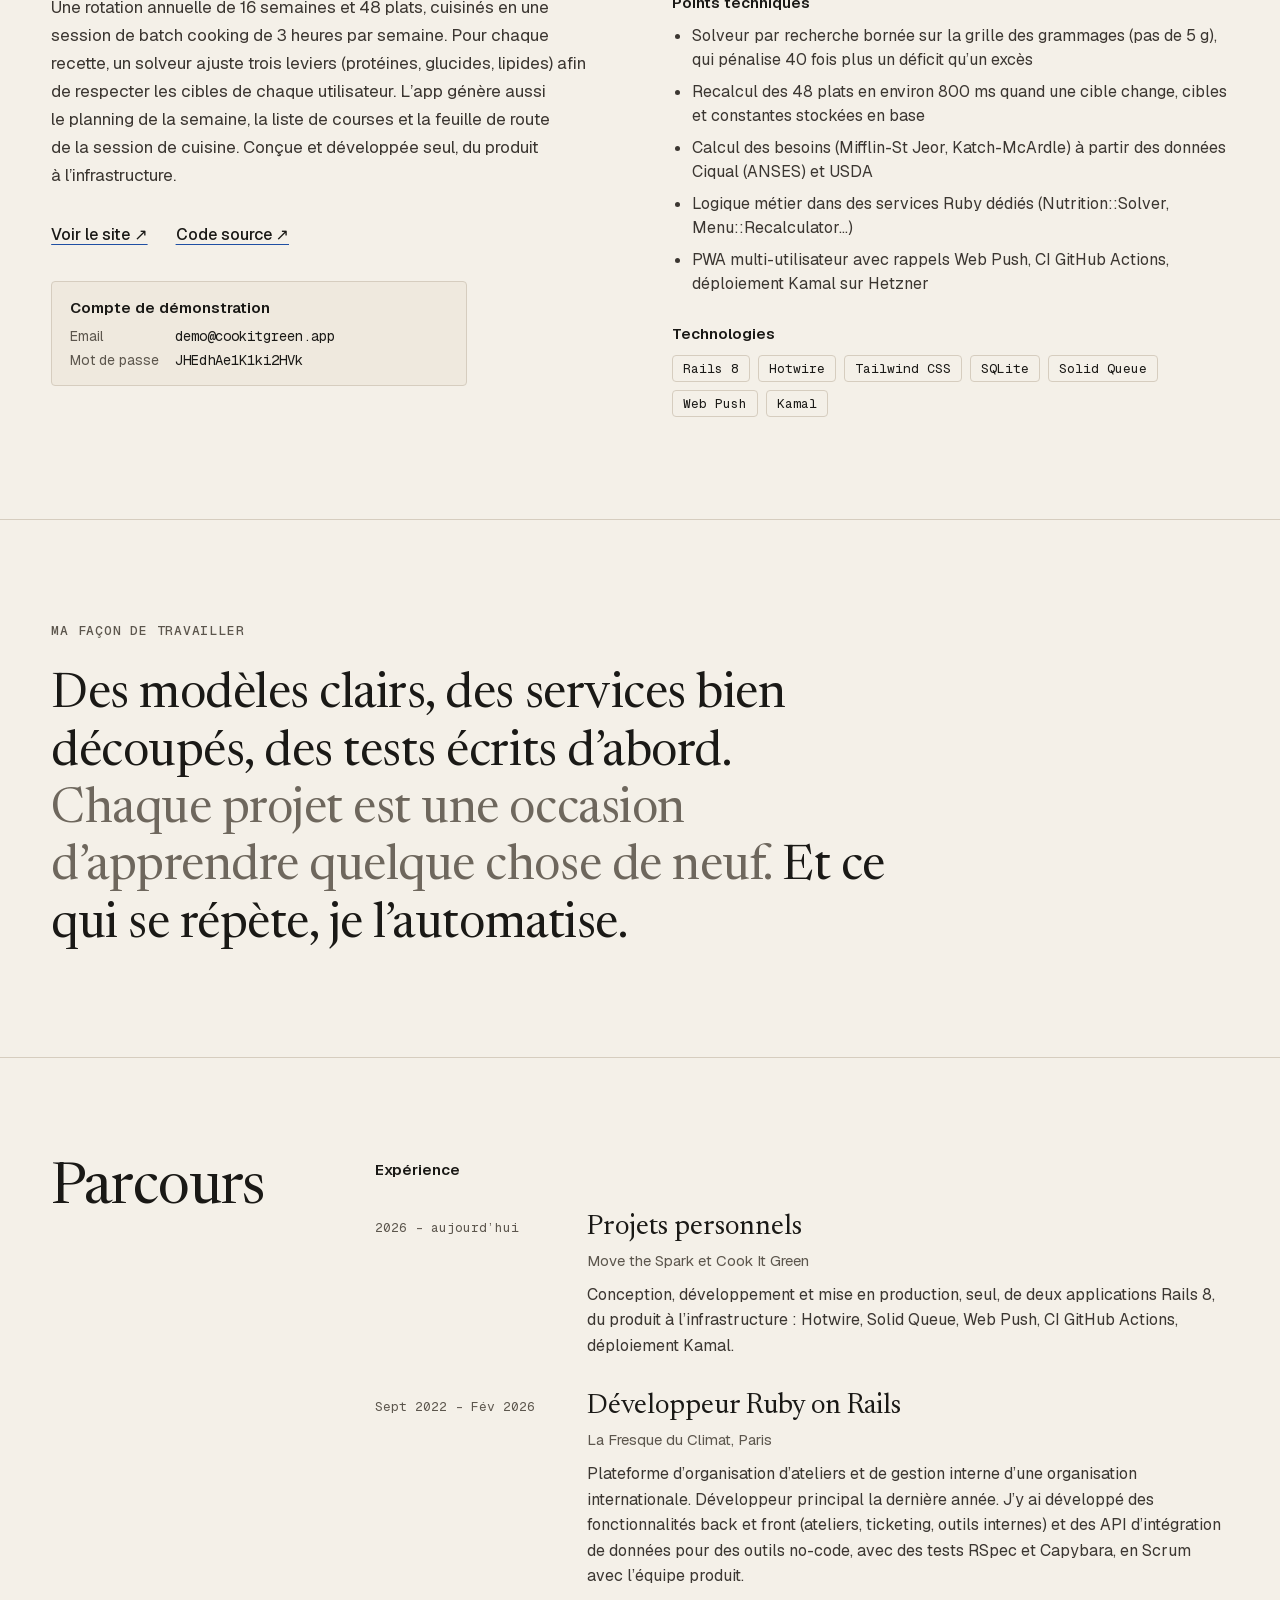
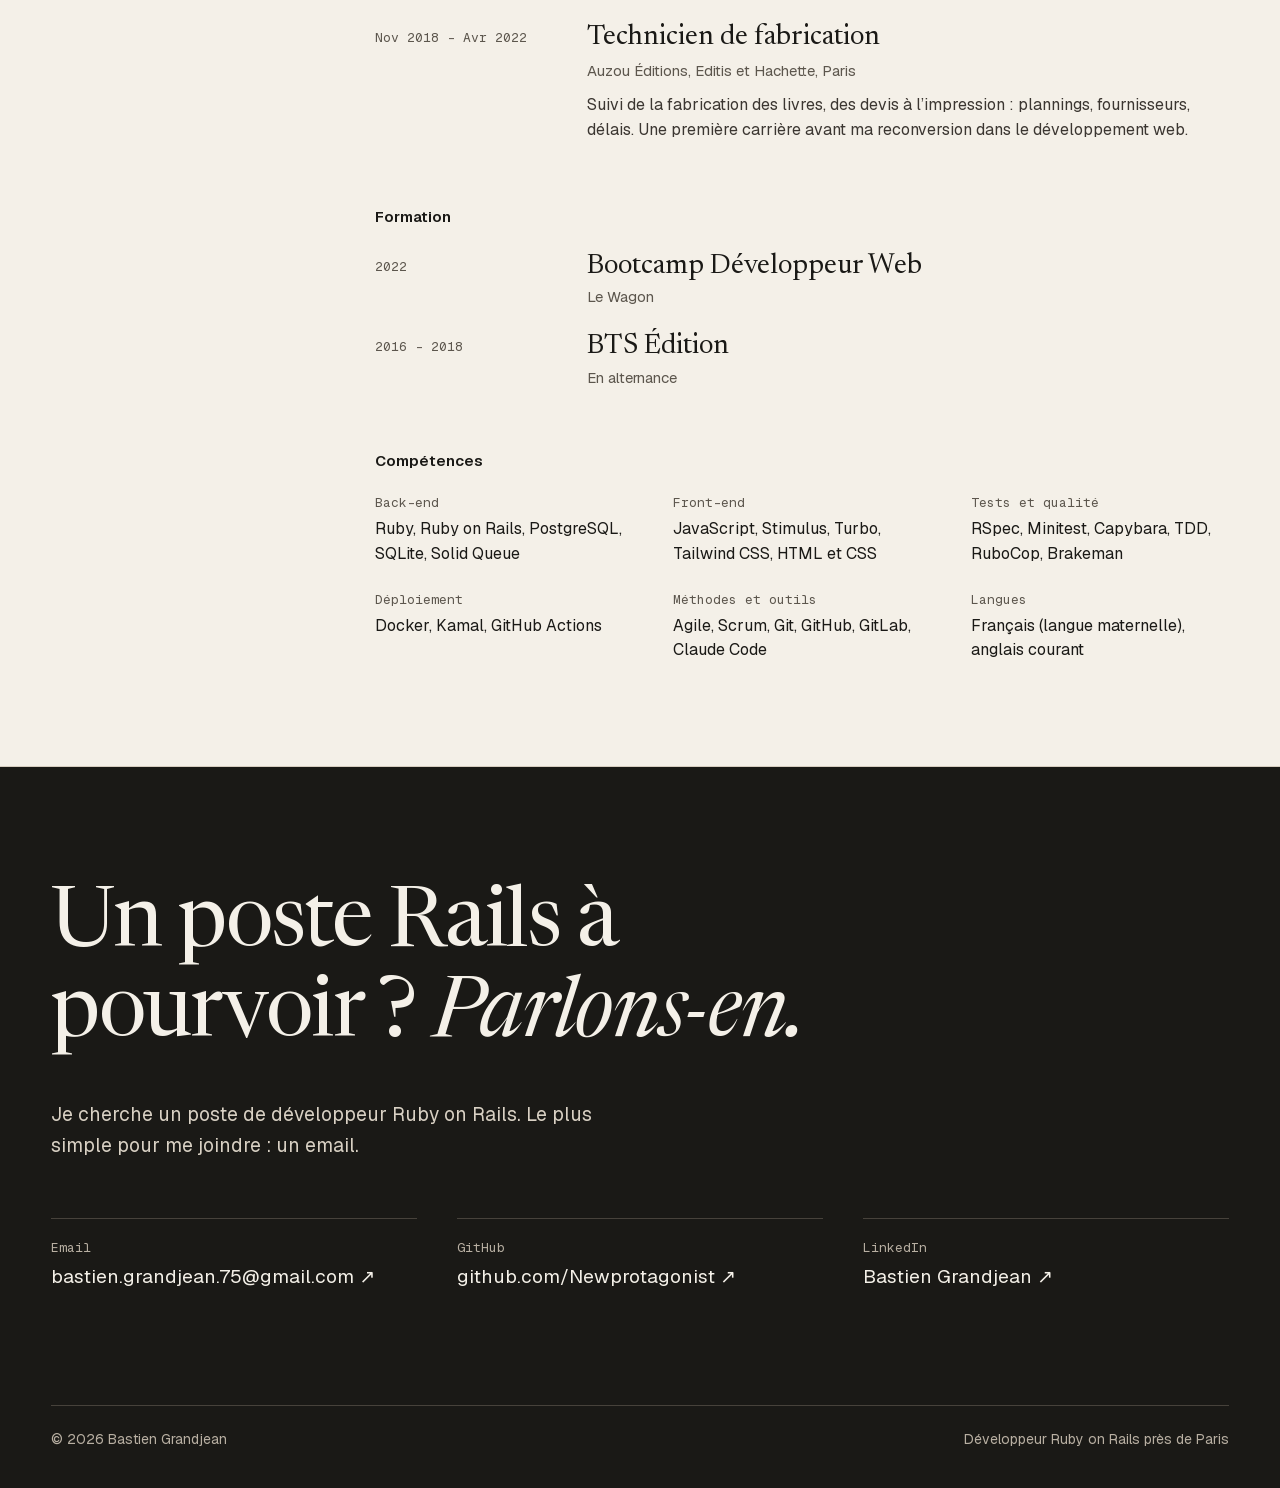
==== commit ea142691: "Open CV download in a new tab, drop Romainville from public copy Co-Authored-By: Claude Sonnet 5 <no" ====
--- a/site/index.html
+++ b/site/index.html
@@ -4,7 +4,7 @@
 <meta charset="utf-8">
 <meta name="viewport" content="width=device-width, initial-scale=1">
 <title>Bastien Grandjean — Développeur Ruby on Rails</title>
-<meta name="description" content="Bastien Grandjean, développeur Ruby on Rails basé à Romainville. Deux applications Rails 8 conçues, développées et déployées seul&nbsp;: Move the Spark et Cook It Green.">
+<meta name="description" content="Bastien Grandjean, développeur Ruby on Rails basé près de Paris. Deux applications Rails 8 conçues, développées et déployées seul&nbsp;: Move the Spark et Cook It Green.">
 <link rel="canonical" href="https://bastiengrandjean.dev/">
 <link rel="alternate" hreflang="fr" href="https://bastiengrandjean.dev/">
 <link rel="alternate" hreflang="en" href="https://bastiengrandjean.dev/en/">
@@ -57,10 +57,10 @@
 <div class="container hero__inner">
 <div class="hero__text">
 <h1>Du code Rails <em>qu’on a envie de relire.</em></h1>
-<p class="hero__lede">Développeur Ruby on Rails depuis 2022, après une première carrière dans l’édition. Basé à Romainville, disponible dès maintenant.</p>
+<p class="hero__lede">Développeur Ruby on Rails depuis 2022, après une première carrière dans l’édition. Basé près de Paris, disponible dès maintenant.</p>
 <div class="hero__actions">
 <a class="btn btn-primary" href="#projets">Voir les projets<svg aria-hidden="true" width="16" height="16" viewBox="0 0 16 16" fill="none" stroke="currentColor" stroke-width="1.6" stroke-linecap="round" stroke-linejoin="round"><path d="M8 3v10M3.5 8.5 8 13l4.5-4.5"></path></svg></a>
-<a class="btn btn-secondary" href="cv.pdf">Télécharger le CV</a>
+<a class="btn btn-secondary" href="cv.pdf" target="_blank" rel="noopener noreferrer">Télécharger le CV</a>
 </div>
 </div>
 <div class="hero__photo">
@@ -128,8 +128,8 @@
 <div class="project__desc-col">
 <p class="project__desc">Objectifs du jour et de la semaine, rendez-vous, minuteur et mode Focus, avec une progression ludique (étincelles, niveaux, jours de suite) et des rappels par notifications push. J’ai conçu et développé l’application seul, du produit à l’infrastructure, avec Claude Code comme assistant de développement.</p>
 <div class="project__links">
-<a href="https://movethespark.com">Voir le site ↗</a>
-<a href="https://github.com/Newprotagonist/move-the-spark">Code source ↗</a>
+<a href="https://movethespark.com" target="_blank" rel="noopener noreferrer">Voir le site ↗<span class="sr-only"> (nouvel onglet)</span></a>
+<a href="https://github.com/Newprotagonist/move-the-spark" target="_blank" rel="noopener noreferrer">Code source ↗<span class="sr-only"> (nouvel onglet)</span></a>
 </div>
 <div class="demo-box">
 <span class="demo-box__title">Compte de démonstration</span>
@@ -220,8 +220,8 @@
 <div class="project__desc-col">
 <p class="project__desc">Une rotation annuelle de 16 semaines et 48 plats, cuisinés en une session de batch cooking de 3 heures par semaine. Pour chaque recette, un solveur ajuste trois leviers (protéines, glucides, lipides) afin de respecter les cibles de chaque utilisateur. L’app génère aussi le planning de la semaine, la liste de courses et la feuille de route de la session de cuisine. Conçue et développée seul, du produit à l’infrastructure.</p>
 <div class="project__links">
-<a href="https://cookitgreen.com">Voir le site ↗</a>
-<a href="https://github.com/Newprotagonist/cook-it-green">Code source ↗</a>
+<a href="https://cookitgreen.com" target="_blank" rel="noopener noreferrer">Voir le site ↗<span class="sr-only"> (nouvel onglet)</span></a>
+<a href="https://github.com/Newprotagonist/cook-it-green" target="_blank" rel="noopener noreferrer">Code source ↗<span class="sr-only"> (nouvel onglet)</span></a>
 </div>
 <div class="demo-box">
 <span class="demo-box__title">Compte de démonstration</span>
@@ -374,21 +374,21 @@
 </a>
 </li>
 <li>
-<a href="https://github.com/Newprotagonist">
+<a href="https://github.com/Newprotagonist" target="_blank" rel="noopener noreferrer">
 <span class="label">GitHub</span>
-<span class="value">github.com/Newprotagonist ↗</span>
+<span class="value">github.com/Newprotagonist ↗<span class="sr-only"> (nouvel onglet)</span></span>
 </a>
 </li>
 <li>
-<a href="https://www.linkedin.com/in/bastien-grandjean-1a4b12121/">
+<a href="https://www.linkedin.com/in/bastiengrandjean/" target="_blank" rel="noopener noreferrer">
 <span class="label">LinkedIn</span>
-<span class="value">Bastien Grandjean ↗</span>
+<span class="value">Bastien Grandjean ↗<span class="sr-only"> (nouvel onglet)</span></span>
 </a>
 </li>
 </ul>
 <footer class="site-footer">
 <span translate="no">© 2026 Bastien Grandjean</span>
-<span>Développeur Ruby on Rails à Romainville</span>
+<span>Développeur Ruby on Rails près de Paris</span>
 </footer>
 </div>
 </section>
--- a/site/assets/css/style.css
+++ b/site/assets/css/style.css
@@ -651,6 +651,21 @@
   color: var(--contact-muted);
 }
 
+/* Visually hidden but still announced by screen readers — used to flag
+   links that open in a new tab, a context change sighted users already see
+   from the ↗ glyph but that glyph alone isn't reliably announced. */
+.sr-only {
+  position: absolute;
+  width: 1px;
+  height: 1px;
+  padding: 0;
+  margin: -1px;
+  overflow: hidden;
+  clip: rect(0, 0, 0, 0);
+  white-space: nowrap;
+  border: 0;
+}
+
 /* 404 */
 .not-found {
   min-height: 60vh;
